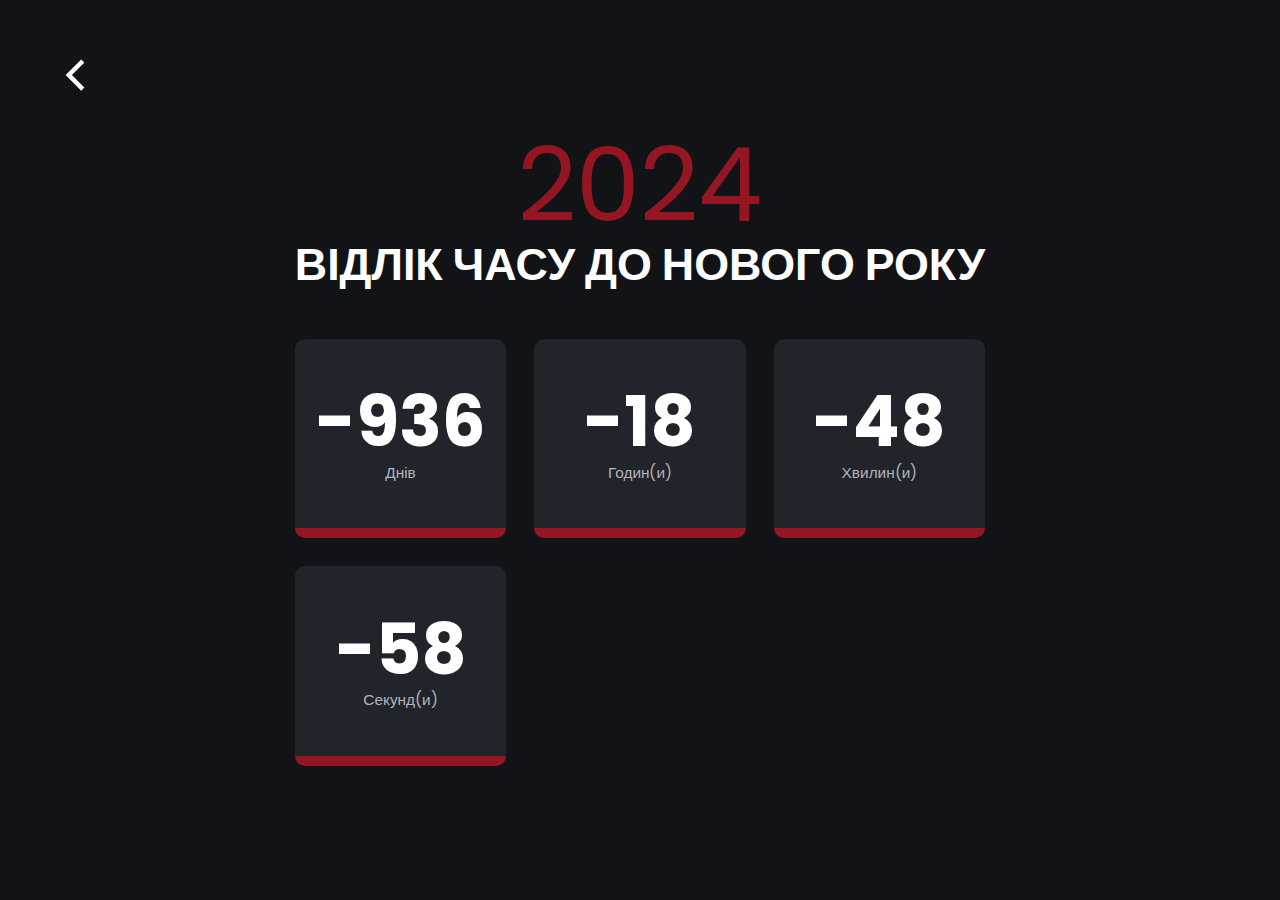
==== countdown.html @ d2cae54d "Add files via upload" ====
<!DOCTYPE html>
<html lang="en">

<head>
   <meta charset="UTF-8">
   <meta http-equiv="X-UA-Compatible" content="IE=edge">
   <meta name="viewport" content="width=device-width, initial-scale=1.0">
   <link rel="stylesheet" href="css/style.css">
   <link rel="icon" href="/favicon.svg" type="image/svg+xml">
   <title>Відлік часу до Нового Року</title>
</head>

<body class="countdown">
   <div class="wrapper">
      <main class="page-countdown">
         <section class="page-countdown__countdown countdown">
            <h1 class="countdown__year">2024</h1>
            <p class="countdown__text">Відлік часу до Нового Року</p>
            <div class="countdown__content">
               <div class="countdown__box">
                  <div class="countdown__counter" id="day"></div>
                  <div class="countdown__caption">Днів</div>
               </div>
               <div class="countdown__box">
                  <div class="countdown__counter" id="hour"></div>
                  <div class="countdown__caption">Годин(и)</div>
               </div>
               <div class="countdown__box">
                  <div class="countdown__counter" id="minute"></div>
                  <div class="countdown__caption">Хвилин(и)</div>
               </div>
               <div class="countdown__box">
                  <div class="countdown__counter" id="second"></div>
                  <div class="countdown__caption">Секунд(и)</div>
               </div>
            </div>
            <a class="countdown__back" href="/New-Year-ukr/" aria-label="Повернутися назад" title="Повернутися назад">
               <svg height="50px" width="50px" version="1.1" viewBox="0 0 512 512" width="512px" xml:space="preserve"
                  xmlns="http://www.w3.org/2000/svg" xmlns:xlink="http://www.w3.org/1999/xlink">
                  <polygon points="352,128.4 319.7,96 160,256 160,256 160,256 319.7,416 352,383.6 224.7,256 " />
               </svg>
            </a>
         </section>
      </main>
   </div>
   <script src="js/countdown.js"></script>
</body>

</html>
---- css/style.css ----
@import url("https://fonts.googleapis.com/css2?family=Poppins:ital,wght@0,100;0,200;0,300;0,400;0,500;0,600;0,700;0,800;0,900;1,100;1,200;1,300;1,400;1,500;1,600;1,700;1,800;1,900&display=swap");
@import "null.css";
@import "countdown.css";
.page::before {
  content: "";
  position: fixed;
  width: 100%;
  height: 100%;
  top: 0;
  left: 0;
  background: url("/New-Year-rus/img/bg.webp") center/cover no-repeat;
}

.main-screen {
  position: fixed;
  width: 100%;
  min-height: 100vh;
  pointer-events: none;
  top: 0;
  left: 0;
}
.main-screen * {
  position: absolute;
  width: 100%;
  height: 100%;
  top: 0;
  left: 0;
  will-change: transform;
}

.moon span {
  background: url("/New-Year-rus/img/moon.webp") top/100% no-repeat;
  height: auto;
  transform: translate(0px, -50%);
  padding-bottom: 36%;
}

.building span {
  width: 110%;
  left: -5%;
}
.building_three span {
  background: url("/New-Year-rus/img/building-03.webp") bottom/auto 100% repeat-x;
}
.building_two span {
  background: url("/New-Year-rus/img/building-02.webp") bottom/auto 100% repeat-x;
}
.building_one span {
  background: url("/New-Year-rus/img/building-01.webp") bottom/auto 100% repeat-x;
}

.train span {
  min-width: 62.5rem;
  left: 50%;
  transform: translate(-50%, 0px);
  background: url("/New-Year-rus/img/train.webp") bottom/auto 100% no-repeat;
}

.santa__tree span {
  margin-left: -60vh;
  transform: rotate(90deg);
  background: url("/New-Year-rus/img/christmas-tree.webp") center/auto 25% no-repeat;
}
.santa__ball_one span {
  margin-top: -10vh;
  margin-left: -40vh;
  background: url("/New-Year-rus/img/ball-01.webp") center/auto 2.5% no-repeat;
}
.santa__ball_two span {
  margin-bottom: -5vh;
  margin-left: -27vh;
  background: url("/New-Year-rus/img/ball-02.webp") center/auto 2.5% no-repeat;
}
.santa__candy_one span {
  margin-top: -2vh;
  margin-left: -35vh;
  background: url("/New-Year-rus/img/candy-01.webp") center/auto 4.5% no-repeat;
}
.santa__candy_two span {
  margin-left: -23vh;
  background: url("/New-Year-rus/img/candy-02.webp") center/auto 3.5% no-repeat;
}
.santa__man span {
  margin-top: -10vh;
  margin-left: -6vh;
  background: url("/New-Year-rus/img/santa.webp") center/auto 25% no-repeat;
}

.tree span {
  background: url("/New-Year-rus/img/tree.webp") bottom/auto 100% repeat-x;
}

.stairs span {
  width: 110%;
  left: -5%;
  background: url("/New-Year-rus/img/stairs.webp") bottom/100% no-repeat;
}

.efx {
  background: url("/New-Year-rus/img/noise.webp") center repeat;
  will-change: auto;
}
.efx::before, .efx::after {
  content: "";
  position: absolute;
  width: 100%;
  height: 100%;
  top: 0;
  left: 0;
}
.efx::before {
  background: linear-gradient(180deg, #194153 0%, #16233b 100%);
  mix-blend-mode: overlay;
  opacity: 0.8;
}
@media (max-width: 767px) {
  .efx::before {
    background: none;
    mix-blend-mode: normal;
  }
}
.efx::after {
  background: radial-gradient(50% 50% at 50% 50%, rgba(4, 33, 58, 0) 0%, #04213a 100%);
  opacity: 0.5;
}

.content {
  padding-top: 1000px;
  padding-bottom: 160px;
  color: #fff;
  font-family: Arial, "Helvetica Neue", Helvetica, sans-serif;
  position: relative;
  z-index: 5;
}
.content__container {
  position: relative;
  margin: 0 auto;
  max-width: 78.75rem;
  padding: 1.875rem;
  background-color: rgba(22, 35, 59, 0.8);
  border-radius: 20px;
}
.content__title {
  font-size: 2.125rem;
  text-transform: uppercase;
  margin-bottom: 1.875rem;
}
.content__body {
  margin-bottom: 25px;
}
.content__body p {
  font-size: 17px;
  line-height: 150%;
}
.content__body p:not(:last-child) {
  margin-bottom: 1.875rem;
}
.content__buttons {
  display: flex;
  gap: 15px;
}
@media (max-width: 467px) {
  .content__buttons {
    flex-direction: column;
  }
}
.content__button {
  align-items: center;
  background-color: #fee6e3;
  border: 2px solid #111;
  border-radius: 8px;
  color: #111;
  cursor: pointer;
  display: flex;
  font-size: 16px;
  height: 48px;
  justify-content: center;
  line-height: 24px;
  max-width: 100%;
  padding: 0 25px;
  position: relative;
  text-align: center;
  text-decoration: none;
  user-select: none;
  -webkit-user-select: none;
  touch-action: manipulation;
}
@media (min-width: 768px) {
  .content__button {
    padding: 0 40px;
  }
}
.content__button::after {
  content: "";
  background-color: #fff;
  border-radius: 8px;
  display: block;
  height: 48px;
  left: 0;
  width: 100%;
  position: absolute;
  top: -2px;
  transform: translate(8px, 8px);
  transition: transform 0.2s ease-out;
  z-index: -1;
}
.content__button:active {
  background-color: #ffdeda;
  outline: 0;
}
.content__button:hover {
  outline: 0;
}
.content__button:hover::after {
  transform: translate(0, 0);
}

.stairs span {
  transform: translate(0px, 100%);
}

.loaded .stairs span {
  transform: translate(0px, 1%);
  transition: transform 1s ease;
}

.tree span {
  transform: translate(0px, 100%);
}

.loaded .tree span {
  transform: translate(0px, 0%);
  transition: transform 1s ease 0.1s;
}

.moon span {
  transform: translate(0px, -100%);
}

.loaded .moon span {
  transform: translate(0px, -50%);
  transition: transform 1s ease 0.8s;
}

.building span {
  transform: translate(0px, 100%);
}

.loaded .building span {
  transform: translate(0px, 0%);
  transition: transform 1s ease;
}

.loaded .building_one span {
  transition-delay: 0.2s;
}

.loaded .building_two span {
  transition-delay: 0.4s;
}

.loaded .building_three span {
  transition-delay: 0.6s;
}

.train span {
  opacity: 0;
  transform: translate(100%, -100%);
}

.loaded .train span {
  opacity: 1;
  transform: translate(-50%, 0%);
  transition: transform 1.5s ease 1.5s, opacity 1.5s ease 1.5s;
}

.santa span {
  transform: translate(-100vw, 0px);
}

.loaded .santa span {
  transform: translate(0vw, 0px);
}

.loaded .santa__tree span {
  transition: transform 2.5s ease 1.25s;
}

.loaded .santa__ball_one span {
  transition: transform 2.4s ease 1.2s;
}

.loaded .santa__candy_one span {
  transition: transform 2.3s ease 1.15s;
}

.loaded .santa__ball_two span {
  transition: transform 2.2s ease 1.1s;
}

.loaded .santa__candy_one span {
  transition: transform 2.1s ease 1.05s;
}

.loaded .santa__man span {
  transition: transform 2s ease 1s;
}
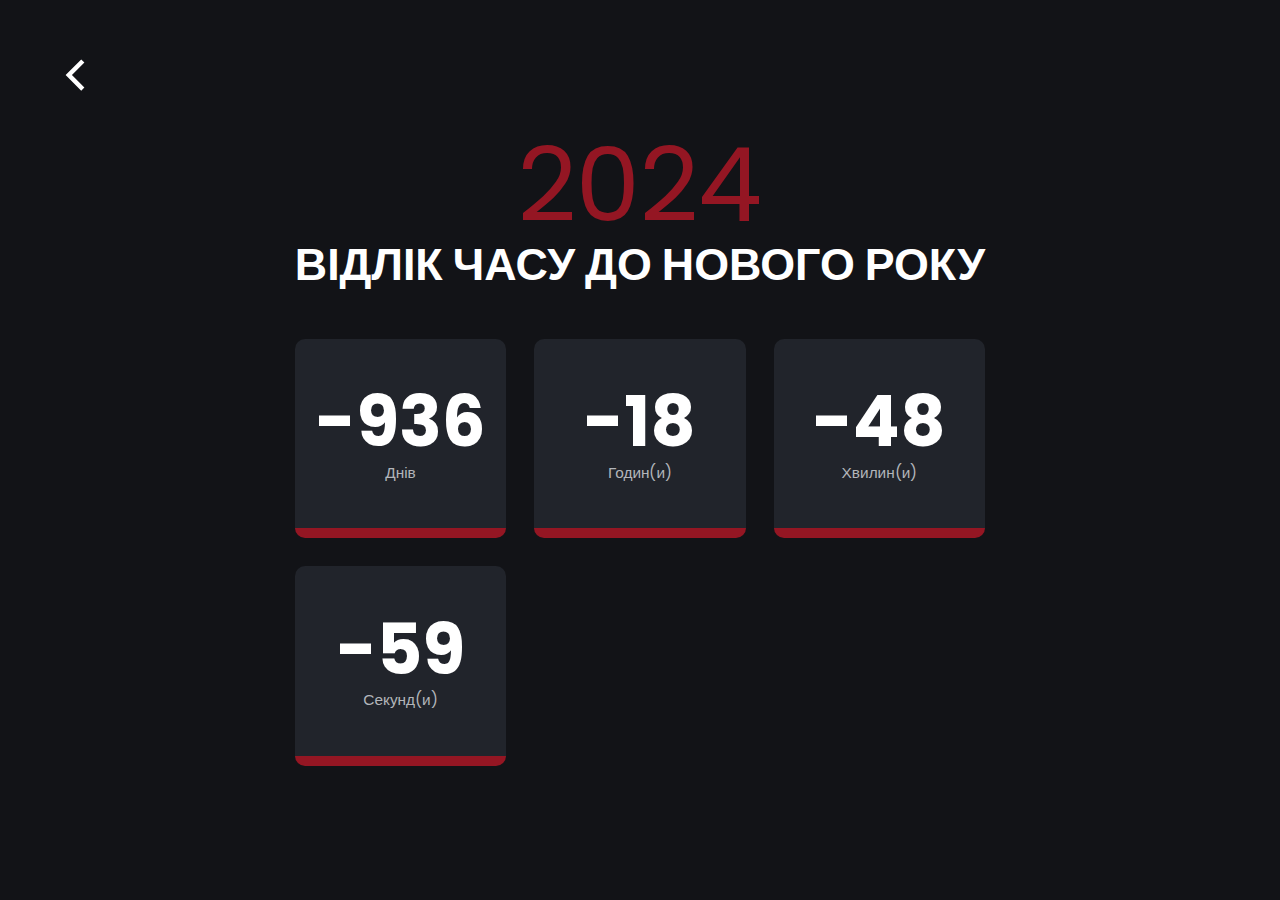
==== commit 04cfb153: "Update countdown.html" ====
--- a/countdown.html
+++ b/countdown.html
@@ -6,7 +6,7 @@
    <meta http-equiv="X-UA-Compatible" content="IE=edge">
    <meta name="viewport" content="width=device-width, initial-scale=1.0">
    <link rel="stylesheet" href="css/style.css">
-   <link rel="icon" href="/favicon.svg" type="image/svg+xml">
+   <link rel="icon" href="favicon.svg" type="image/svg+xml">
    <title>Відлік часу до Нового Року</title>
 </head>
 
@@ -46,4 +46,4 @@
    <script src="js/countdown.js"></script>
 </body>
 
-</html>+</html>
